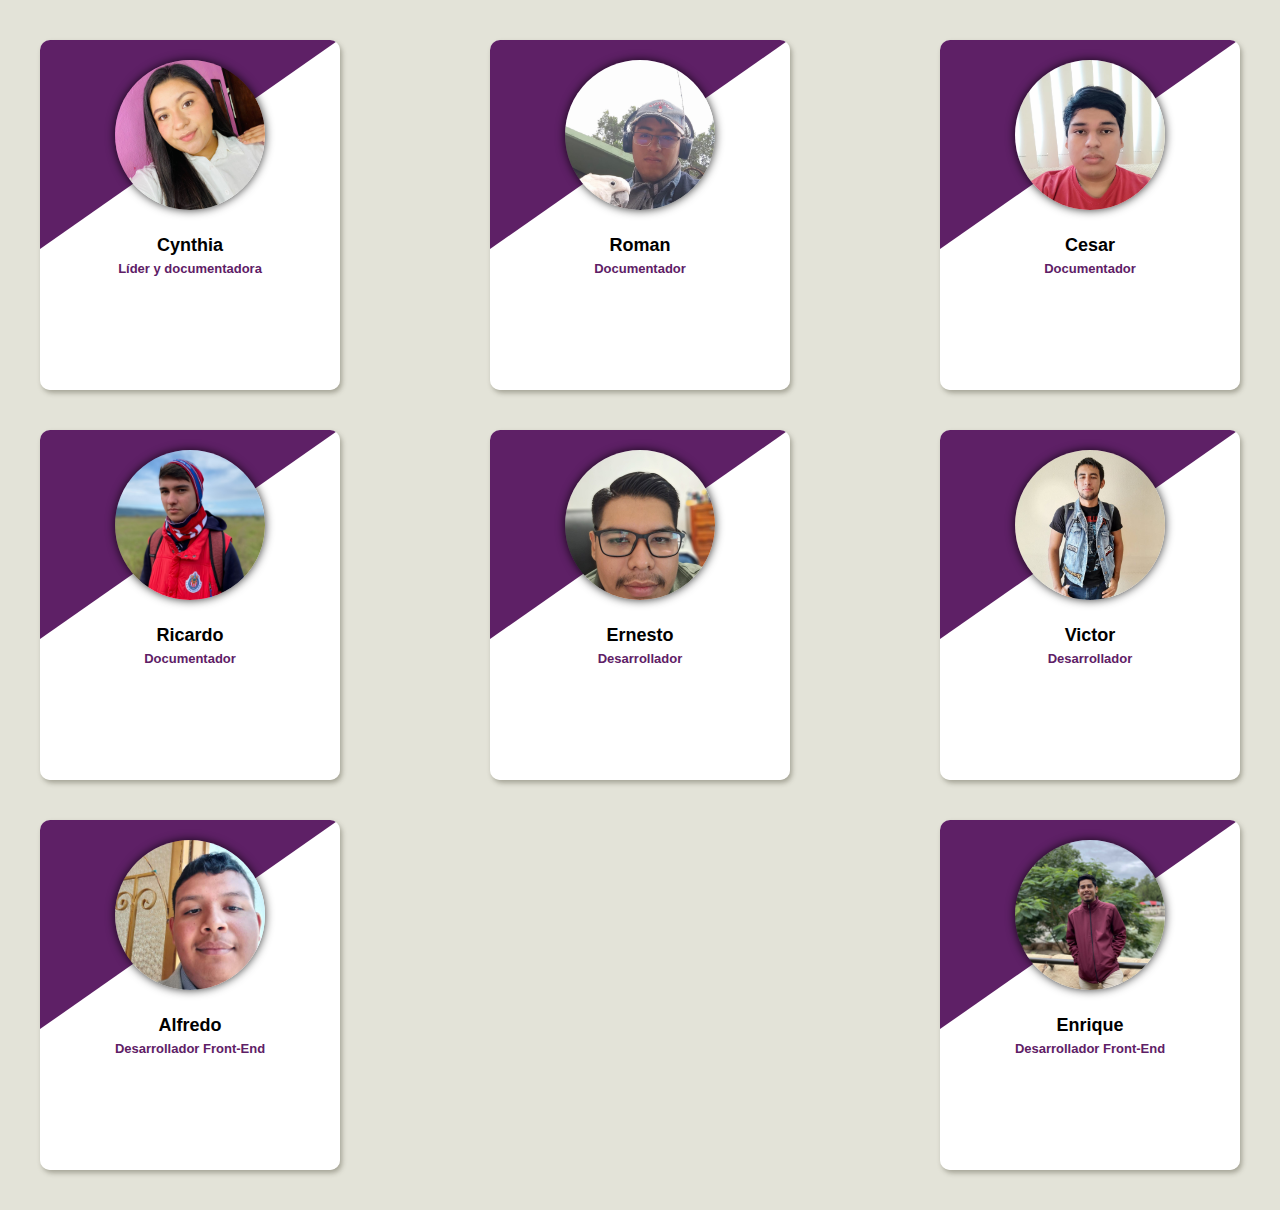
==== view/Integrantes/index.html @ b1aeb7c9 "Recursos compeltados" ====
<!DOCTYPE html>
<html lang="en">

<head>
    <meta charset="UTF-8">
    <meta name="viewport" content="width=device-width, initial-scale=1.0">
    <title>Integrantes</title>
    <link rel="stylesheet" href="styles.css">

    <link rel="stylesheet" href="https://cdnjs.cloudflare.com/ajax/libs/font-awesome/6.5.1/css/all.min.css"
        integrity="sha512-DTOQO9RWCH3ppGqcWaEA1BIZOC6xxalwEsw9c2QQeAIftl+Vegovlnee1c9QX4TctnWMn13TZye+giMm8e2LwA=="
        crossorigin="anonymous" referrerpolicy="no-referrer" />

</head>

<body>

    <ul class="card-list">

        <div class="card">
            <div class="content">
                <span></span>
                <div class="img">
                    <img src="Fotos/FotoCynthia.jpg" alt="Foto">
                </div>
                <h4>Cynthia</h4>
                <h6>Líder y documentadora</h6>
                <!--<p>Lorem ipsum dolor sit amet, consectetur adipisicing elit. Ipsam saepe voluptate aliquam provident
                    explicabo officiis, odit sunt facere voluptates voluptatem perspiciatis vitae aut dolorum autem optio
                    tempora. Explicabo, odit exercitationem.</p>-->
            </div>
            <div class="links">
                <a href="https://www.linkedin.com/in/cynthia-yodaliz-castillo-cruz-a08267200/"><i
                        class="fa-brands fa-linkedin"></i></a>

            </div>
        </div>

        <div class="card">
            <div class="content">
                <span></span>
                <div class="img">
                    <img src="Fotos/FotoRoman.jpg" alt="Foto">
                </div>
                <h4>Roman</h4>
                <h6>Documentador</h6>
                <!--<p>Lorem ipsum dolor sit amet, consectetur adipisicing elit. Ipsam saepe voluptate aliquam provident
                explicabo officiis, odit sunt facere voluptates voluptatem perspiciatis vitae aut dolorum autem optio
                tempora. Explicabo, odit exercitationem.</p>-->
            </div>
            <div class="links">
                <a href="https://www.linkedin.com/in/roman-soel-rivera-salinas-b6554a264/"><i
                        class="fa-brands fa-linkedin"></i></a>

            </div>
        </div>

        <div class="card">
            <div class="content">
                <span></span>
                <div class="img">
                    <img src="Fotos/FotoCesar.jpg" alt="Foto">
                </div>
                <h4>Cesar</h4>
                <h6>Documentador</h6>
                <!--<p>Lorem ipsum dolor sit amet, consectetur adipisicing elit. Ipsam saepe voluptate aliquam provident
                explicabo officiis, odit sunt facere voluptates voluptatem perspiciatis vitae aut dolorum autem optio
                tempora. Explicabo, odit exercitationem.</p>-->
            </div>
            <div class="links">
                <a href="https://www.linkedin.com/in/cesar-guadalupe-cervantes-garcia-84b97624a/"><i
                        class="fa-brands fa-linkedin"></i></a>

            </div>
        </div>

        <div class="card">
            <div class="content">
                <span></span>
                <div class="img">
                    <img src="Fotos/FotoRicardo.jpg" alt="Foto">
                </div>
                <h4>Ricardo</h4>
                <h6>Documentador</h6>
                <!--<p>Lorem ipsum dolor sit amet, consectetur adipisicing elit. Ipsam saepe voluptate aliquam provident
                explicabo officiis, odit sunt facere voluptates voluptatem perspiciatis vitae aut dolorum autem optio
                tempora. Explicabo, odit exercitationem.</p>-->
            </div>
            <div class="links">
                <a href="https://www.linkedin.com/in/ricardo-gomez-paredes-908283271/"><i
                        class="fa-brands fa-linkedin"></i></a>

            </div>
        </div>

        <div class="card">
            <div class="content">
                <span></span>
                <div class="img">
                    <img src="Fotos/FotoErnesto.jpg" alt="Foto">
                </div>
                <h4>Ernesto</h4>
                <h6>Desarrollador</h6>
                <!--<p>Lorem ipsum dolor sit amet, consectetur adipisicing elit. Ipsam saepe voluptate aliquam provident
                explicabo officiis, odit sunt facere voluptates voluptatem perspiciatis vitae aut dolorum autem optio
                tempora. Explicabo, odit exercitationem.</p>-->
            </div>
            <div class="links">
                <a href="https://www.linkedin.com/in/jesus-ernesto-de-leon-gallegos-957179264/"><i
                        class="fa-brands fa-linkedin"></i></a>

            </div>
        </div>

        <div class="card">
            <div class="content">
                <span></span>
                <div class="img">
                    <img src="Fotos/FotoVictor.jpg" alt="Foto">
                </div>
                <h4>Victor</h4>
                <h6>Desarrollador</h6>
                <!--<p>Lorem ipsum dolor sit amet, consectetur adipisicing elit. Ipsam saepe voluptate aliquam provident
                explicabo officiis, odit sunt facere voluptates voluptatem perspiciatis vitae aut dolorum autem optio
                tempora. Explicabo, odit exercitationem.</p>-->
            </div>
            <div class="links">
                <a href="https://www.linkedin.com/in/vico30"><i class="fa-brands fa-linkedin"></i></a>

            </div>
        </div>

        <div class="card">
            <div class="content">
                <span></span>
                <div class="img">
                    <img src="Fotos/FotoAlfredo.jpg" alt="Foto">
                </div>
                <h4>Alfredo</h4>
                <h6>Desarrollador Front-End</h6>
                <!--<p>Lorem ipsum dolor sit amet, consectetur adipisicing elit. Ipsam saepe voluptate aliquam provident
                explicabo officiis, odit sunt facere voluptates voluptatem perspiciatis vitae aut dolorum autem optio
                tempora. Explicabo, odit exercitationem.</p>-->
            </div>
            <div class="links">
                <a href="https://www.linkedin.com/in/ayizahir/"><i class="fa-brands fa-linkedin"></i></a>

            </div>
        </div>

        <div class="card">
            <div class="content">
                <span></span>
                <div class="img">
                    <img src="Fotos/FotoEnrique.jpg" alt="Foto">
                </div>
                <h4>Enrique</h4>
                <h6>Desarrollador Front-End</h6>
                <!--<p>Lorem ipsum dolor sit amet, consectetur adipisicing elit. Ipsam saepe voluptate aliquam provident
                explicabo officiis, odit sunt facere voluptates voluptatem perspiciatis vitae aut dolorum autem optio
                tempora. Explicabo, odit exercitationem.</p>-->
            </div>
            <div class="links">
                <a href="https://www.linkedin.com/in/alfdomang/"><i class="fa-brands fa-linkedin"></i></a>

            </div>
        </div>

    </ul>

</body>

</html>
---- view/Integrantes/styles.css ----
* {
    margin: 0;
    padding: 0;
    box-sizing: border-box;
    font-family: sans-serif;
}

body {
    font-family: 'Segoe UI', sans-serif;
    display: flex;
    align-items: center;
    justify-content: center;
    min-height: 100vh;
    background: #E3E3D8;
}

.card-list {
    display: flex;
    justify-content: space-between;
    flex-wrap: wrap; /* Para que las tarjetas se envuelvan en varias líneas si no caben en una sola */
    padding: 20px; /* Agrega espacio alrededor de la lista de tarjetas */
}

.card {
    position: relative;
    width: calc(50% - 40px); /* Calculamos el ancho de cada tarjeta considerando el espaciado entre ellas */
    max-width: 300px;
    height: 350px;
    border-radius: 10px;
    box-shadow: 2px 3px 5px rgba(73, 69, 52, 0.4);
    margin: 20px;
}

/* Media query para pantallas de tamaño mediano */
@media (max-width: 768px) {
    .card {
        width: calc(50% - 20px); /* Para dos tarjetas por fila en pantallas medianas */
    }
}

/* Media query para pantallas pequeñas (como dispositivos móviles) */
@media (max-width: 480px) {
    .card {
        width: calc(100% - 20px); /* Para una tarjeta por fila en pantallas pequeñas */
    }
}

@media (max-width: 320px) {
    .card {
        width: calc(100% - 20px); /* Para una tarjeta por fila en pantallas muy pequeñas */
    }
}


.card .content {
    position: relative;
    z-index: 100;
    width: 100%;
    height: 100%;
    border-radius: 10px;
    display: flex;
    flex-direction: column;
    overflow: hidden;
    text-align: center;
    padding: 20px;
    background: #ffff;
}

.card .content .img {
    height: 50%;
    margin-bottom: 20px;
}

.card .content .img img {
    position: relative;
    width: 150px;
    height: 150px;
    border-radius: 50%;
    object-fit: cover;
    box-shadow: 0px 0px 10px rgba(0, 0, 0, 0.8);
}

.card .content span {
    position: absolute;
    width: 450px;
    height: 200px;
    /*background: linear-gradient(to right, #10cf46, #d56814);*/
    background-color: #5e2066;
    transform: rotate(-35deg);
    top: -90px;
    left: -115px;
}

.card .content h4 {
    font-size: 18px;
    color: black;
    margin-bottom: 5px;
}

.card .content h6 {
    font-size: 13px;
    color: #5e2066;
}

/*.card .content p {
    font-size: 13px;
    color: #2f1533;
    margin-bottom: 10px;
}*/

.card .links {
    position: absolute;
    z-index: 90;
    width: 50px;
    display: flex;
    flex-direction: column;
    gap: 20px;
    background: rgba(255, 255, 255, 0.5);
    box-shadow: 2px 3px 5px rgba(73, 69, 52, 0.4);
    padding: 20px;
    align-items: center;
    right: 10px;
    top: 15px;
    transition: .5s;
}

.card:hover .links {
    right: -50px;
    border-radius: 0 10px 10px 0;
}

.card .links a {
    font-size: 20px;
    color: #646069;
}

.card .links a:nth-child(1):hover {
    color: blue;
}
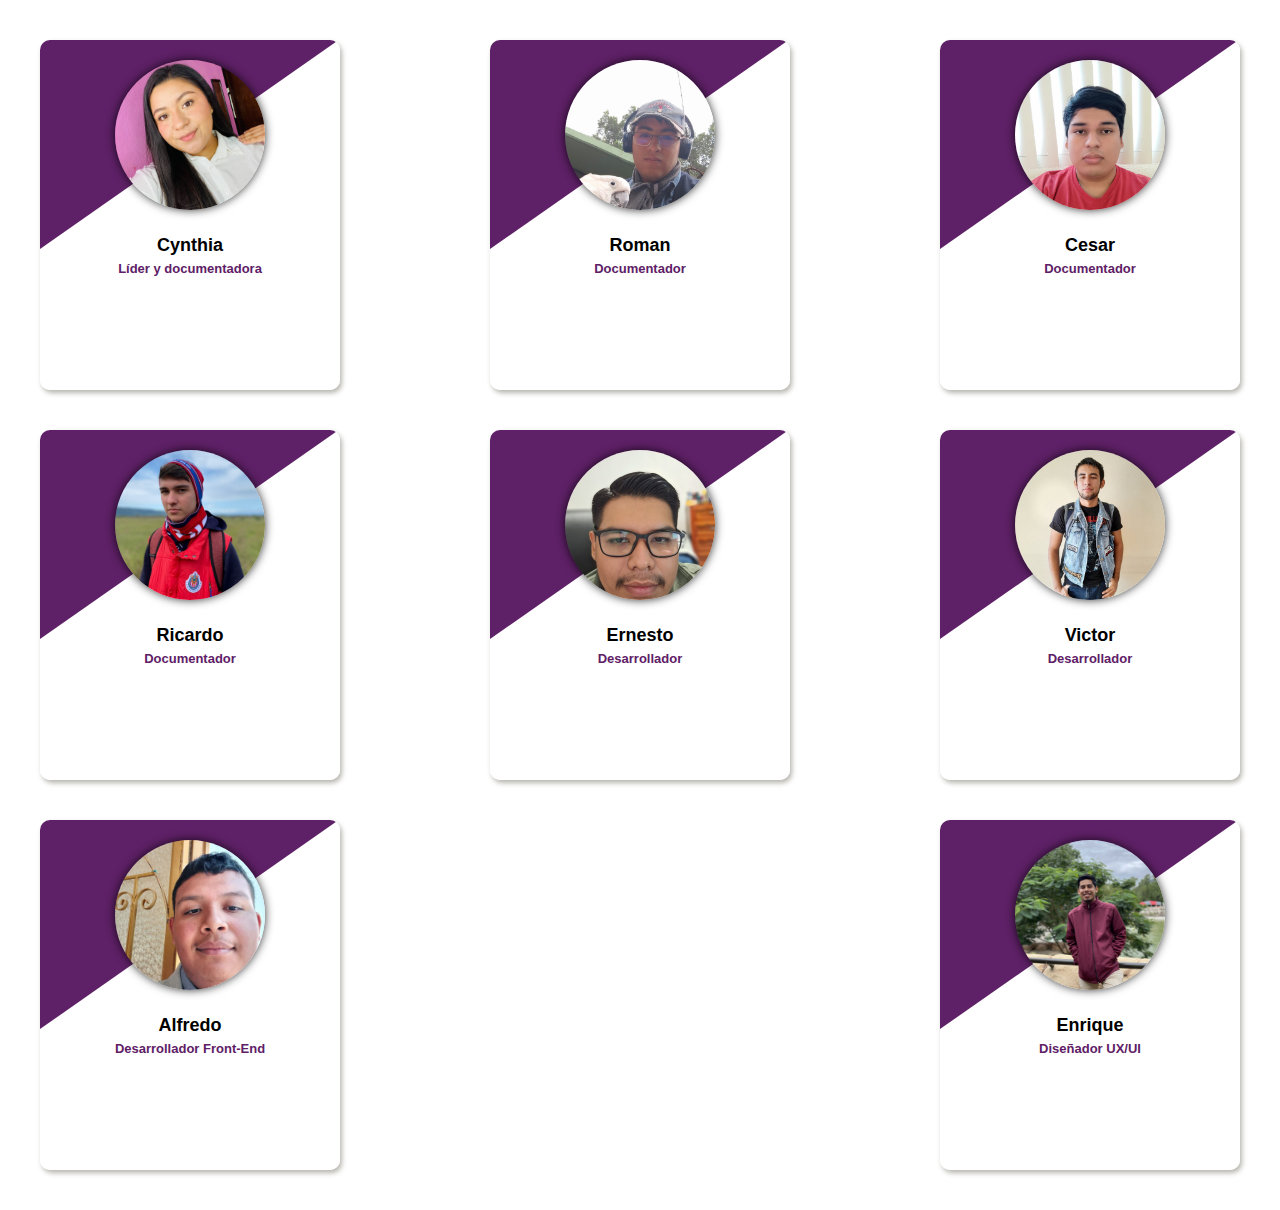
==== commit 1dcf37b8: "Final" ====
--- a/view/Integrantes/index.html
+++ b/view/Integrantes/index.html
@@ -146,7 +146,7 @@
                 <a href="https://www.linkedin.com/in/ayizahir/"><i class="fa-brands fa-linkedin"></i></a>
 
             </div>
-        </div>
+        </div> 
 
         <div class="card">
             <div class="content">
@@ -155,7 +155,7 @@
                     <img src="Fotos/FotoEnrique.jpg" alt="Foto">
                 </div>
                 <h4>Enrique</h4>
-                <h6>Desarrollador Front-End</h6>
+                <h6>Diseñador UX/UI</h6>
                 <!--<p>Lorem ipsum dolor sit amet, consectetur adipisicing elit. Ipsam saepe voluptate aliquam provident
                 explicabo officiis, odit sunt facere voluptates voluptatem perspiciatis vitae aut dolorum autem optio
                 tempora. Explicabo, odit exercitationem.</p>-->
--- a/view/Integrantes/styles.css
+++ b/view/Integrantes/styles.css
@@ -11,7 +11,7 @@
     align-items: center;
     justify-content: center;
     min-height: 100vh;
-    background: #E3E3D8;
+    background: #ffffff;
 }
 
 .card-list {
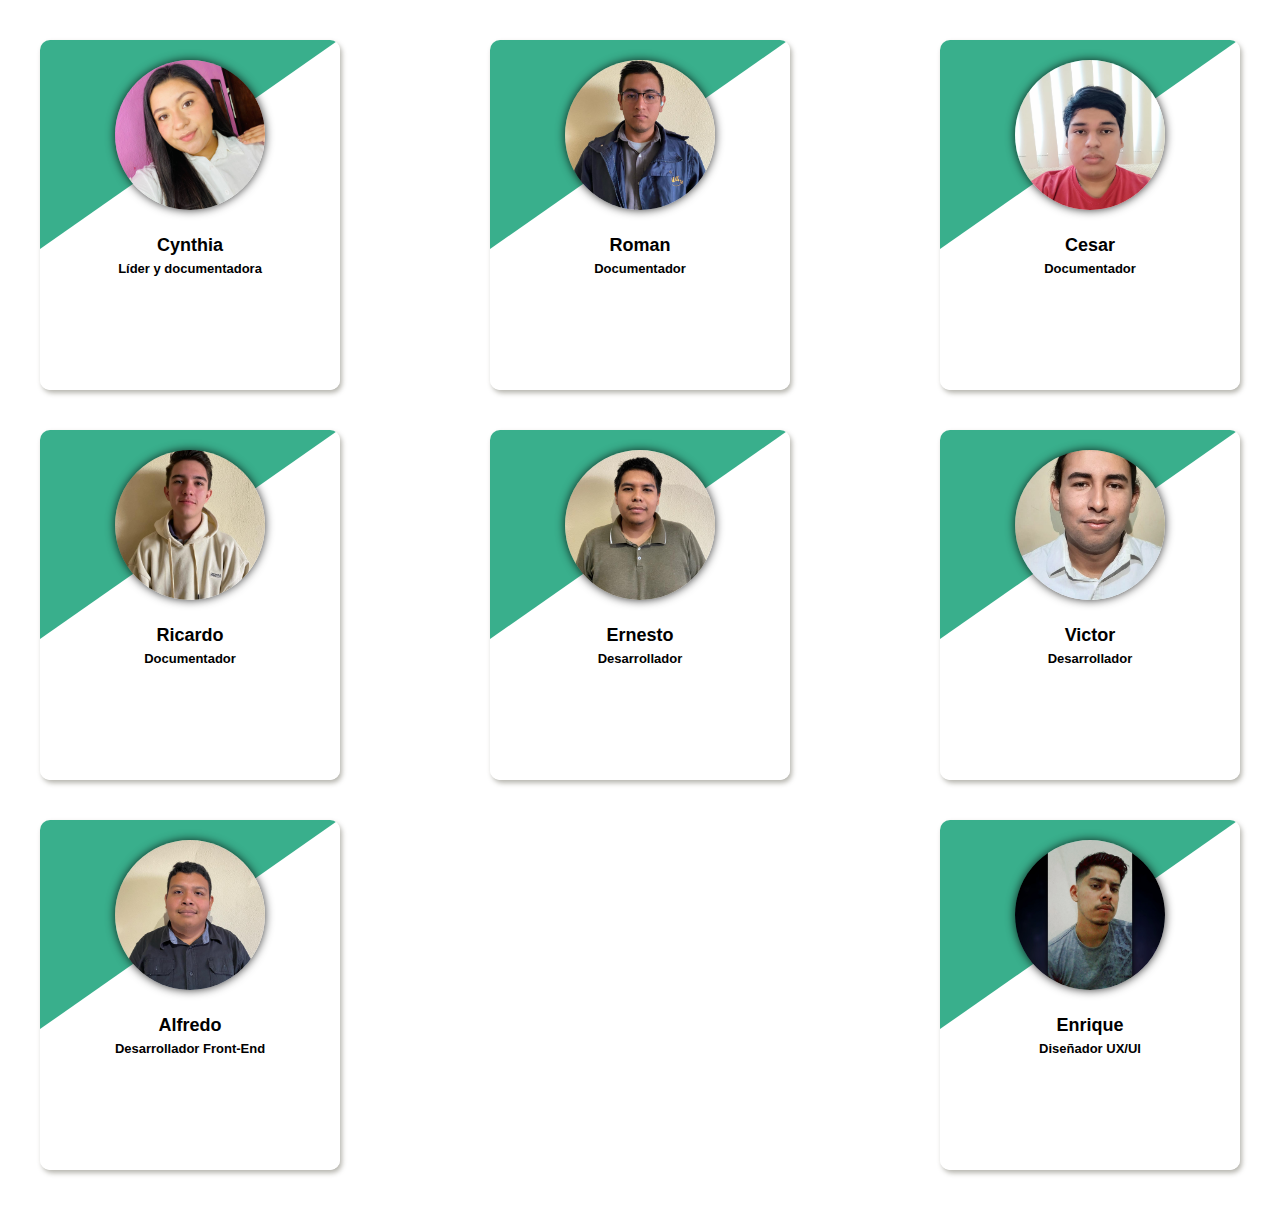
==== commit f9d5369f: "rama de yzagi" ====
--- a/view/Integrantes/index.html
+++ b/view/Integrantes/index.html
@@ -30,7 +30,7 @@
                     tempora. Explicabo, odit exercitationem.</p>-->
             </div>
             <div class="links">
-                <a href="https://www.linkedin.com/in/cynthia-yodaliz-castillo-cruz-a08267200/"><i
+                <a href="https://www.linkedin.com/in/cynthia-yodaliz-castillo-cruz-a08267200/" target="_blank"><i
                         class="fa-brands fa-linkedin"></i></a>
 
             </div>
@@ -40,7 +40,7 @@
             <div class="content">
                 <span></span>
                 <div class="img">
-                    <img src="Fotos/FotoRoman.jpg" alt="Foto">
+                    <img src="Fotos/FotoRoman2.jpeg" alt="Foto">
                 </div>
                 <h4>Roman</h4>
                 <h6>Documentador</h6>
@@ -49,7 +49,7 @@
                 tempora. Explicabo, odit exercitationem.</p>-->
             </div>
             <div class="links">
-                <a href="https://www.linkedin.com/in/roman-soel-rivera-salinas-b6554a264/"><i
+                <a href="https://www.linkedin.com/in/roman-soel-rivera-salinas-b6554a264/" target="_blank"><i
                         class="fa-brands fa-linkedin"></i></a>
 
             </div>
@@ -68,7 +68,7 @@
                 tempora. Explicabo, odit exercitationem.</p>-->
             </div>
             <div class="links">
-                <a href="https://www.linkedin.com/in/cesar-guadalupe-cervantes-garcia-84b97624a/"><i
+                <a href="https://www.linkedin.com/in/cesar-guadalupe-cervantes-garcia-84b97624a/" target="_blank"><i
                         class="fa-brands fa-linkedin"></i></a>
 
             </div>
@@ -78,7 +78,7 @@
             <div class="content">
                 <span></span>
                 <div class="img">
-                    <img src="Fotos/FotoRicardo.jpg" alt="Foto">
+                    <img src="Fotos/FotoRicardo2.jpeg" alt="Foto">
                 </div>
                 <h4>Ricardo</h4>
                 <h6>Documentador</h6>
@@ -87,7 +87,7 @@
                 tempora. Explicabo, odit exercitationem.</p>-->
             </div>
             <div class="links">
-                <a href="https://www.linkedin.com/in/ricardo-gomez-paredes-908283271/"><i
+                <a href="https://www.linkedin.com/in/ricardo-gomez-paredes-908283271/" target="_blank"><i
                         class="fa-brands fa-linkedin"></i></a>
 
             </div>
@@ -97,7 +97,7 @@
             <div class="content">
                 <span></span>
                 <div class="img">
-                    <img src="Fotos/FotoErnesto.jpg" alt="Foto">
+                    <img id="ernesto" src="Fotos/FotoErnesto2.jpeg" alt="Foto">
                 </div>
                 <h4>Ernesto</h4>
                 <h6>Desarrollador</h6>
@@ -106,7 +106,7 @@
                 tempora. Explicabo, odit exercitationem.</p>-->
             </div>
             <div class="links">
-                <a href="https://www.linkedin.com/in/jesus-ernesto-de-leon-gallegos-957179264/"><i
+                <a href="https://www.linkedin.com/in/jesus-ernesto-de-leon-gallegos-957179264/" target="_blank"><i
                         class="fa-brands fa-linkedin"></i></a>
 
             </div>
@@ -116,7 +116,7 @@
             <div class="content">
                 <span></span>
                 <div class="img">
-                    <img src="Fotos/FotoVictor.jpg" alt="Foto">
+                    <img src="Fotos/Hazsonadoconestehombre.jpeg" alt="Foto">
                 </div>
                 <h4>Victor</h4>
                 <h6>Desarrollador</h6>
@@ -125,7 +125,7 @@
                 tempora. Explicabo, odit exercitationem.</p>-->
             </div>
             <div class="links">
-                <a href="https://www.linkedin.com/in/vico30"><i class="fa-brands fa-linkedin"></i></a>
+                <a href="https://www.linkedin.com/in/vico30" target="_blank"><i class="fa-brands fa-linkedin"></i></a>
 
             </div>
         </div>
@@ -134,7 +134,7 @@
             <div class="content">
                 <span></span>
                 <div class="img">
-                    <img src="Fotos/FotoAlfredo.jpg" alt="Foto">
+                    <img src="Fotos/FotoAlfredo2.jpeg" alt="Foto">
                 </div>
                 <h4>Alfredo</h4>
                 <h6>Desarrollador Front-End</h6>
@@ -143,7 +143,7 @@
                 tempora. Explicabo, odit exercitationem.</p>-->
             </div>
             <div class="links">
-                <a href="https://www.linkedin.com/in/ayizahir/"><i class="fa-brands fa-linkedin"></i></a>
+                <a href="https://www.linkedin.com/in/ayizahir/" target="_blank"><i class="fa-brands fa-linkedin"></i></a>
 
             </div>
         </div> 
@@ -152,7 +152,7 @@
             <div class="content">
                 <span></span>
                 <div class="img">
-                    <img src="Fotos/FotoEnrique.jpg" alt="Foto">
+                    <img src="Fotos/FotoEnrique2.jpg" alt="Foto">
                 </div>
                 <h4>Enrique</h4>
                 <h6>Diseñador UX/UI</h6>
@@ -161,7 +161,7 @@
                 tempora. Explicabo, odit exercitationem.</p>-->
             </div>
             <div class="links">
-                <a href="https://www.linkedin.com/in/alfdomang/"><i class="fa-brands fa-linkedin"></i></a>
+                <a href="https://www.linkedin.com/in/alfdomang/" target="_blank"><i class="fa-brands fa-linkedin"></i></a>
 
             </div>
         </div>
--- a/view/Integrantes/styles.css
+++ b/view/Integrantes/styles.css
@@ -85,7 +85,7 @@
     width: 450px;
     height: 200px;
     /*background: linear-gradient(to right, #10cf46, #d56814);*/
-    background-color: #5e2066;
+    background-color: #39AF8C;
     transform: rotate(-35deg);
     top: -90px;
     left: -115px;
@@ -99,7 +99,7 @@
 
 .card .content h6 {
     font-size: 13px;
-    color: #5e2066;
+    color: #000000;
 }
 
 /*.card .content p {
@@ -137,3 +137,7 @@
 .card .links a:nth-child(1):hover {
     color: blue;
 }
+
+#ernesto{
+    margin-bottom: 30px;
+}